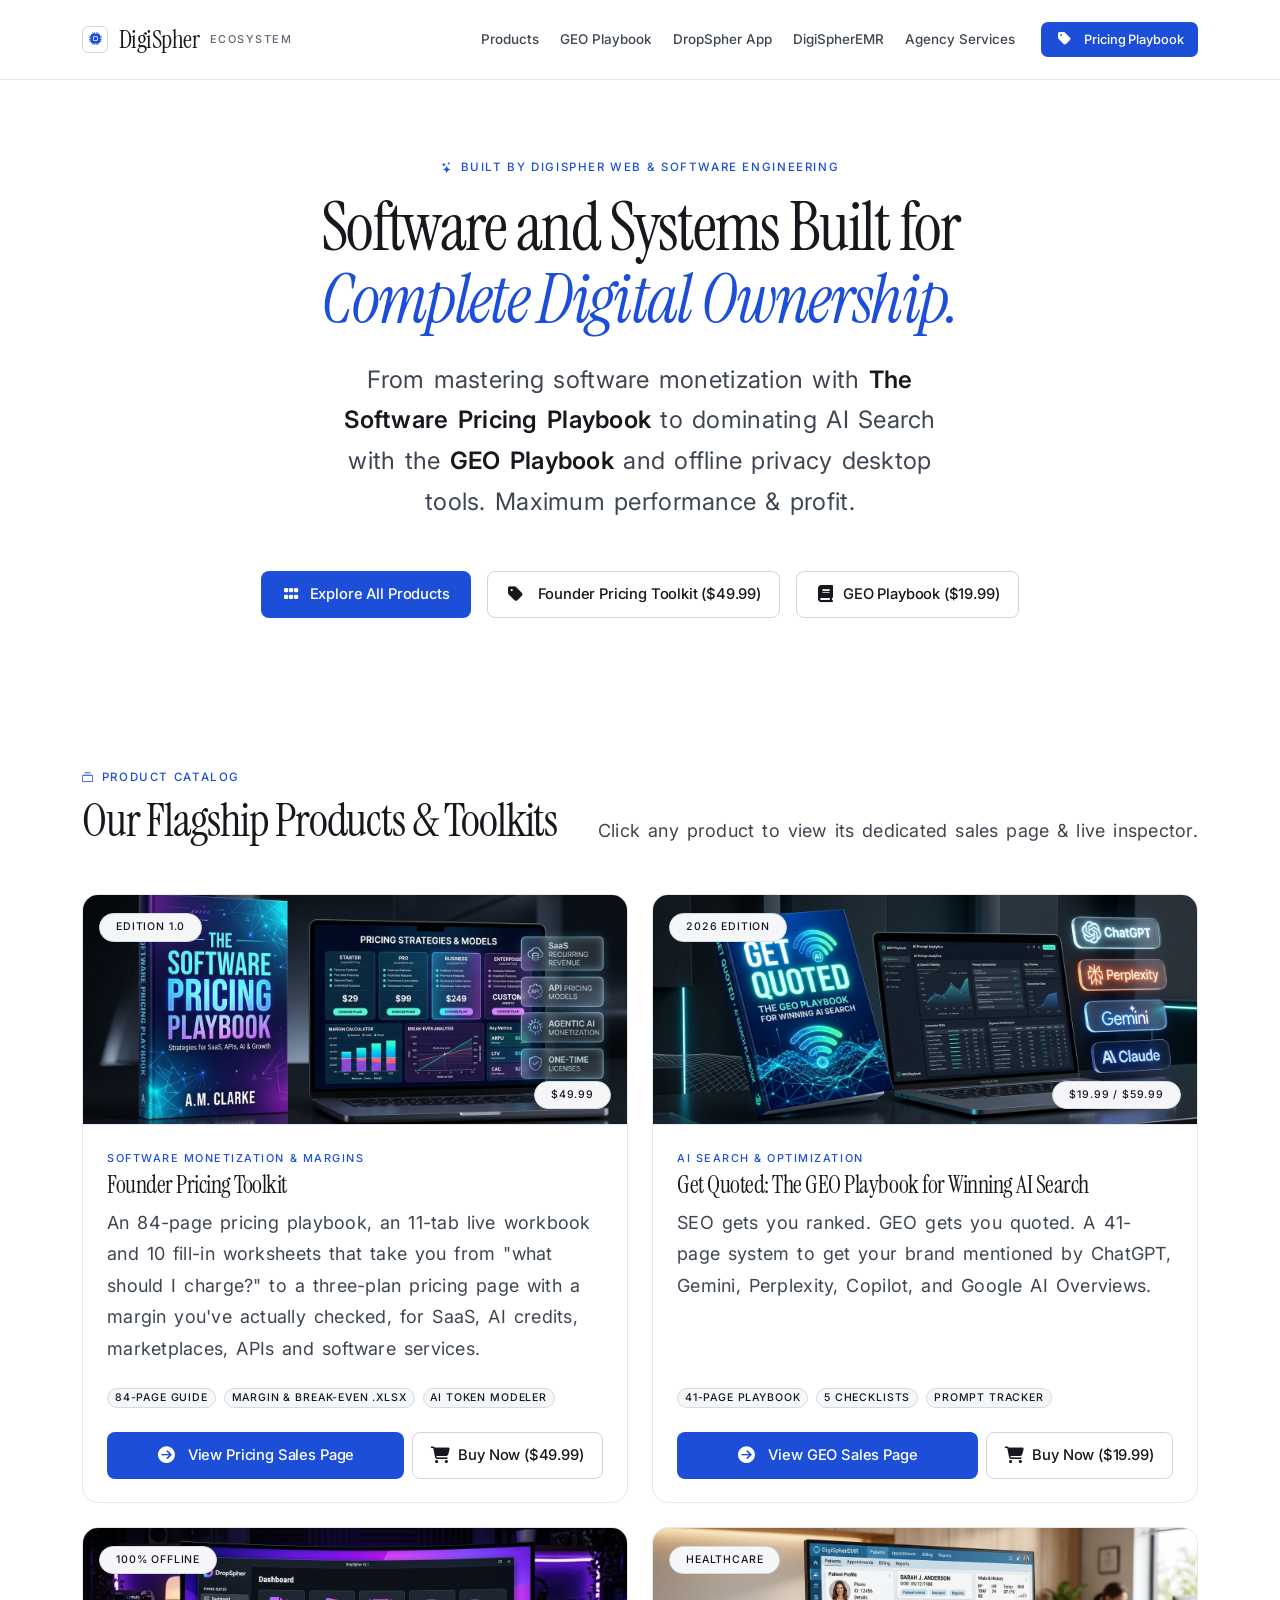
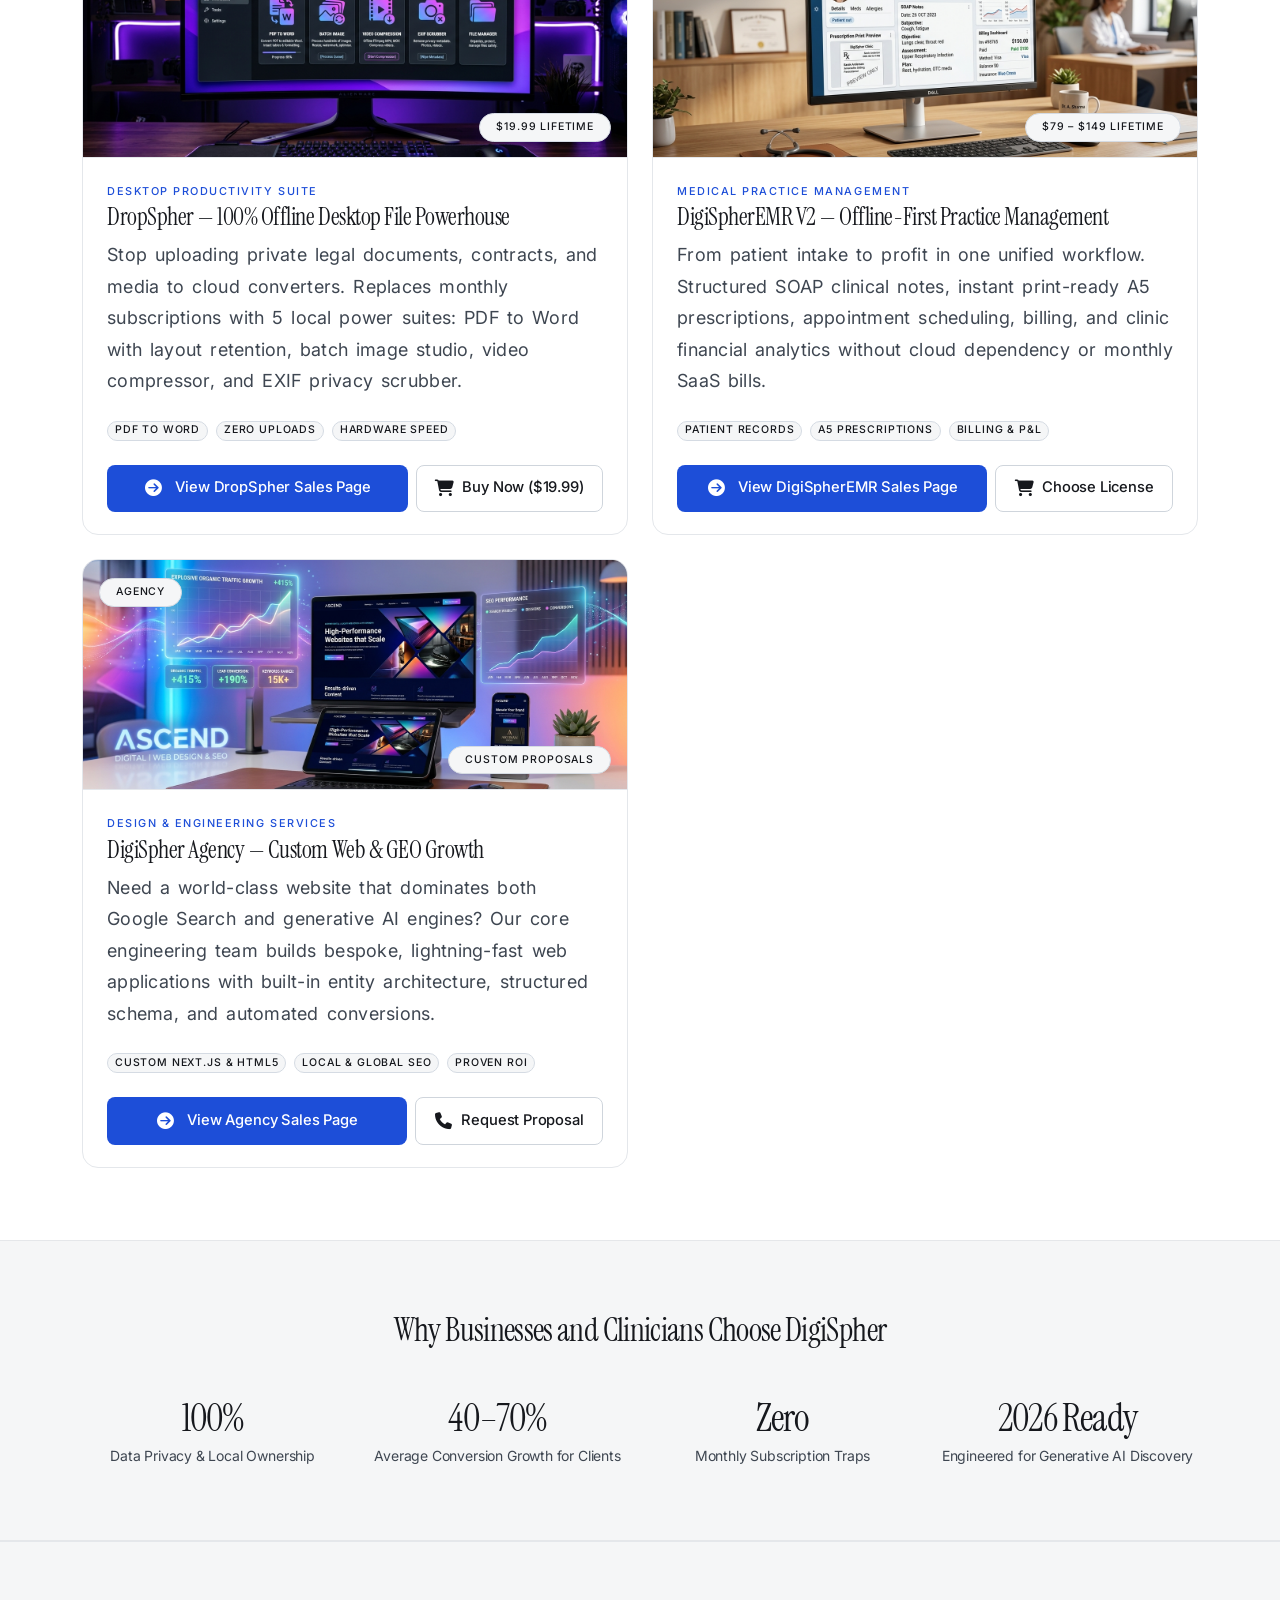
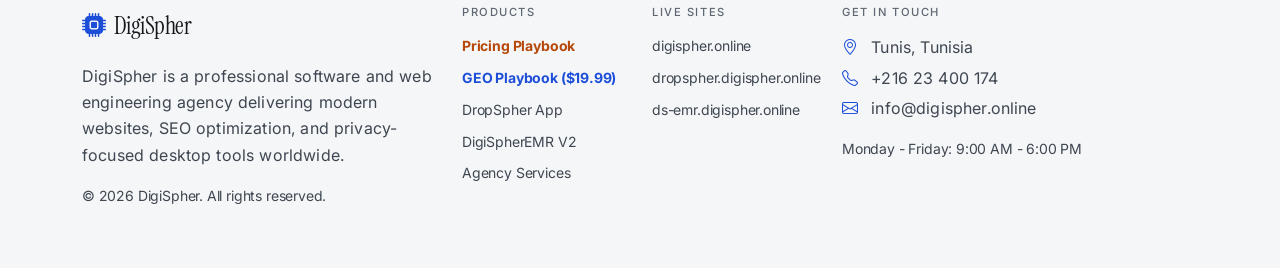
==== index.html @ a139b940 "first commit" ====
<!DOCTYPE html>
<html lang="en">
<head>
  <meta charset="UTF-8">
  <meta name="viewport" content="width=device-width, initial-scale=1.0">
  <title>DigiSpher Products | Modern Software, AI Search Toolkits & Web Engineering</title>
  <meta name="description" content="Discover the DigiSpher product ecosystem: The GEO Playbook for Winning AI Search, DropSpher 100% Offline File Powerhouse, and DigiSpherEMR Practice Management.">

  <!-- Open Graph -->
  <meta property="og:title" content="DigiSpher Products Suite">
  <meta property="og:description" content="Offline-first desktop software, AI search systems, and high-performance digital tools.">
  <meta property="og:image" content="assets/images/geo-playbook.jpg">
  <meta property="og:type" content="website">

  <!-- Google Fonts -->
  <link rel="preconnect" href="https://fonts.googleapis.com">
  <link rel="preconnect" href="https://fonts.gstatic.com" crossorigin>
  <link href="https://fonts.googleapis.com/css2?family=Instrument+Serif:ital@0;1&family=Inter:wght@400;500;600&display=swap" rel="stylesheet">

  <!-- Bootstrap 5.3.3 CSS -->
  <link href="https://cdn.jsdelivr.net/npm/bootstrap@5.3.3/dist/css/bootstrap.min.css" rel="stylesheet">
  <!-- Bootstrap Icons -->
  <link rel="stylesheet" href="https://cdn.jsdelivr.net/npm/bootstrap-icons@1.11.3/font/bootstrap-icons.min.css">
  <link rel="stylesheet" href="https://cdnjs.cloudflare.com/ajax/libs/font-awesome/6.7.2/css/all.min.css">
  <!-- Custom Styles -->
  <link rel="stylesheet" href="assets/css/styles.css">
</head>
<body>

  <!-- Navigation -->
  <nav class="navbar navbar-expand-xl navbar-custom sticky-top">
    <div class="container">
      <a class="navbar-brand" href="index.html">
        <i class="bi bi-cpu-fill text-info"></i>
        <span>DigiSpher</span>
        <span class="brand-badge">Ecosystem</span>
      </a>
      <button class="navbar-toggler text-white border-0" type="button" data-bs-toggle="collapse" data-bs-target="#mainNav">
        <i class="bi bi-list fs-2"></i>
      </button>
      <div class="collapse navbar-collapse" id="mainNav">
        <ul class="navbar-nav ms-auto align-items-lg-center">
          <li class="nav-item"><a class="nav-link" href="#products">Products</a></li>
          <li class="nav-item"><a class="nav-link" href="geo-playbook.html">GEO Playbook</a></li>
          <li class="nav-item"><a class="nav-link" href="dropspher.html">DropSpher App</a></li>
          <li class="nav-item"><a class="nav-link" href="ds-emr.html">DigiSpherEMR</a></li>
          <li class="nav-item"><a class="nav-link" href="agency-services.html">Agency Services</a></li>
          <li class="nav-item ms-lg-3">
            <a href="software-pricing.html#pricing" class="btn btn-sm btn-ds-primary">
              <i class="fa-solid fa-tag me-1"></i> Pricing Playbook
            </a>
          </li>
        </ul>
      </div>
    </div>
  </nav>

  <!-- Hero Section -->
  <header class="hero-section py-5 my-lg-4 text-center">
    <div class="container">
      <div class="max-w-900 mx-auto">
        <div class="d-inline-flex mb-3">
          <span class="badge-pill-soft">
            <i class="bi bi-stars"></i> Built by DigiSpher Web & Software Engineering
          </span>
        </div>
        <h1 class="hero-headline mb-4">
          Software and Systems Built for <br>
          <span class="gradient-text">Complete Digital Ownership.</span>
        </h1>
        <p class="lead text-light mb-5 fs-4" style="max-width: 800px; margin: 0 auto; font-weight: 500;">
          From mastering software monetization with <strong>The Software Pricing Playbook</strong> to dominating AI Search with the <strong>GEO Playbook</strong> and offline privacy desktop tools. Maximum performance & profit.
        </p>

        <!-- Quick Jump Buttons -->
        <div class="d-flex flex-wrap justify-content-center gap-3">
          <a href="#products" class="btn-ds-primary">
            <i class="fa-solid fa-grip"></i> Explore All Products
          </a>
          <a href="software-pricing.html" class="btn-ds-outline">
            <i class="fa-solid fa-tag me-1"></i> Founder Pricing Toolkit ($49.99)
          </a>
          <a href="geo-playbook.html" class="btn-ds-outline">
            <i class="fa-solid fa-book"></i> GEO Playbook ($19.99)
          </a>
        </div>
      </div>
    </div>
  </header>

  <!-- =========================================================================
       PRODUCTS GRID: Dedicated Cards for Each DigiSpher Product
       ========================================================================= -->
  <section class="py-5" id="products">
    <div class="container py-lg-4">
      <div class="d-flex flex-column flex-lg-row justify-content-between align-items-lg-end mb-5">
        <div>
          <span class="badge-pill-soft badge-emerald-soft mb-2">
            <i class="bi bi-collection"></i> Product Catalog
          </span>
          <h2 class="section-headline mb-0">Our Flagship Products & Toolkits</h2>
        </div>
        <p class="text-secondary small mb-0 mt-2 mt-lg-0">
          Click any product to view its dedicated sales page & live inspector.
        </p>
      </div>

      <div class="row g-4">

        <!-- PRODUCT 1: The Software Pricing Playbook -->
        <div class="col-lg-6">
          <div class="product-card h-100">
            <div class="position-relative">
              <img src="assets/images/pricing-playbook.jpg" alt="The Software Pricing Playbook" class="product-card-img">
              <div class="position-absolute top-0 start-0 m-3">
                <span class="badge px-3 py-2">Edition 1.0</span>
              </div>
              <div class="position-absolute bottom-0 end-0 m-3">
                <span class="badge bg-dark text-warning border border-warning border-opacity-25 px-3 py-2 rounded-pill fw-bold fs-6">
                  $49.99
                </span>
              </div>
            </div>
            <div class="product-card-body">
              <div class="text-info fw-bold small text-uppercase mb-1">Software Monetization & Margins</div>
              <h3 class="h4 text-white fw-bold mb-2">Founder Pricing Toolkit</h3>
              <p class="text-muted small mb-4 flex-grow-1">
                An 84-page pricing playbook, an 11-tab live workbook and 10 fill-in worksheets that take you from "what should I charge?" to a three-plan pricing page with a margin you've actually checked, for SaaS, AI credits, marketplaces, APIs and software services.
              </p>
              
              <div class="d-flex flex-wrap gap-2 mb-4">
                <span class="badge bg-dark text-secondary border border-secondary border-opacity-25">84-Page Guide</span>
                <span class="badge bg-dark text-secondary border border-secondary border-opacity-25">Margin & Break-Even .xlsx</span>
                <span class="badge bg-dark text-secondary border border-secondary border-opacity-25">AI Token Modeler</span>
              </div>

              <div class="d-flex flex-column flex-sm-row gap-2 mt-auto">
                <a href="software-pricing.html" class="btn btn-ds-primary flex-grow-1 text-center">
                  <i class="fa-solid fa-circle-arrow-right me-1"></i> View Pricing Sales Page
                </a>
                <a href="https://digispher.lemonsqueezy.com/checkout/buy/07f94779-2062-4583-86ac-64832c6af1d7" target="_blank" rel="noopener noreferrer" class="btn btn-ds-outline text-center">
                  <i class="fa-solid fa-cart-shopping"></i> Buy Now ($49.99)
                </a>
              </div>
            </div>
          </div>
        </div>
        
        <!-- PRODUCT 2: GEO Playbook -->
        <div class="col-lg-6">
          <div class="product-card h-100">
            <div class="position-relative">
              <img src="assets/images/geo-playbook.jpg" alt="Get Quoted GEO Playbook" class="product-card-img">
              <div class="position-absolute top-0 start-0 m-3">
                <span class="badge px-3 py-2">2026 edition</span>
              </div>
              <div class="position-absolute bottom-0 end-0 m-3">
                <span class="badge bg-dark text-info border border-info border-opacity-25 px-3 py-2 rounded-pill fw-bold fs-6">
                  $19.99 / $59.99
                </span>
              </div>
            </div>
            <div class="product-card-body">
              <div class="text-info fw-bold small text-uppercase mb-1">AI Search & Optimization</div>
              <h3 class="h4 text-white fw-bold mb-2">Get Quoted: The GEO Playbook for Winning AI Search</h3>
              <p class="text-muted small mb-4 flex-grow-1">
                SEO gets you ranked. GEO gets you quoted. A 41-page system to get your brand mentioned by ChatGPT, Gemini, Perplexity, Copilot, and Google AI Overviews.
              </p>
              
              <div class="d-flex flex-wrap gap-2 mb-4">
                <span class="badge bg-dark text-secondary border border-secondary border-opacity-25">41-Page Playbook</span>
                <span class="badge bg-dark text-secondary border border-secondary border-opacity-25">5 Checklists</span>
                <span class="badge bg-dark text-secondary border border-secondary border-opacity-25">Prompt Tracker</span>
              </div>

              <div class="d-flex flex-column flex-sm-row gap-2 mt-auto">
                <a href="geo-playbook.html" class="btn btn-ds-primary flex-grow-1 text-center">
                  <i class="fa-solid fa-circle-arrow-right me-1"></i> View GEO Sales Page
                </a>
                <a href="https://digispher.lemonsqueezy.com/checkout/buy/1b6c73ac-877a-4394-8571-4343fe139867?desc=0&amp;discount=0" target="_blank" rel="noopener noreferrer" class="btn btn-ds-outline text-center">
                  <i class="fa-solid fa-cart-shopping"></i> Buy Now ($19.99)
                </a>
              </div>
            </div>
          </div>
        </div>

        <!-- PRODUCT 3: DropSpher Desktop Powerhouse -->
        <div class="col-lg-6">
          <div class="product-card h-100">
            <div class="position-relative">
              <img src="assets/images/dropspher.jpg" alt="DropSpher Desktop App" class="product-card-img">
              <div class="position-absolute top-0 start-0 m-3">
                <span class="badge px-3 py-2">100% offline</span>
              </div>
              <div class="position-absolute bottom-0 end-0 m-3">
                <span class="badge bg-dark text-warning border border-warning border-opacity-25 px-3 py-2 rounded-pill fw-bold fs-6">
                  $19.99 Lifetime
                </span>
              </div>
            </div>
            <div class="product-card-body">
              <div class="text-info fw-bold small text-uppercase mb-1">Desktop Productivity Suite</div>
              <h3 class="h4 text-white fw-bold mb-2">DropSpher — 100% Offline Desktop File Powerhouse</h3>
              <p class="text-muted small mb-4 flex-grow-1">
                Stop uploading private legal documents, contracts, and media to cloud converters. Replaces monthly subscriptions with 5 local power suites: PDF to Word with layout retention, batch image studio, video compressor, and EXIF privacy scrubber.
              </p>

              <div class="d-flex flex-wrap gap-2 mb-4">
                <span class="badge bg-dark text-secondary border border-secondary border-opacity-25">PDF to Word</span>
                <span class="badge bg-dark text-secondary border border-secondary border-opacity-25">Zero Uploads</span>
                <span class="badge bg-dark text-secondary border border-secondary border-opacity-25">Hardware Speed</span>
              </div>

              <div class="d-flex flex-column flex-sm-row gap-2 mt-auto">
                <a href="dropspher.html" class="btn btn-ds-primary flex-grow-1 text-center">
                  <i class="fa-solid fa-circle-arrow-right me-1"></i> View DropSpher Sales Page
                </a>
                <a href="https://digispher.gumroad.com/l/dropspher" target="_blank" rel="noopener noreferrer" class="btn btn-ds-outline text-center">
                  <i class="fa-solid fa-cart-shopping"></i> Buy Now ($19.99)
                </a>
              </div>
            </div>
          </div>
        </div>

        <!-- PRODUCT 3: DigiSpherEMR V2 -->
        <div class="col-lg-6">
          <div class="product-card h-100">
            <div class="position-relative">
              <img src="assets/images/ds-emr.jpg" alt="DigiSpherEMR V2" class="product-card-img">
              <div class="position-absolute top-0 start-0 m-3">
                <span class="badge px-3 py-2">Healthcare</span>
              </div>
              <div class="position-absolute bottom-0 end-0 m-3">
                <span class="badge bg-dark text-success border border-success border-opacity-25 px-3 py-2 rounded-pill fw-bold fs-6">
                  $79 – $149 Lifetime
                </span>
              </div>
            </div>
            <div class="product-card-body">
              <div class="text-info fw-bold small text-uppercase mb-1">Medical Practice Management</div>
              <h3 class="h4 text-white fw-bold mb-2">DigiSpherEMR V2 — Offline-First Practice Management</h3>
              <p class="text-muted small mb-4 flex-grow-1">
                From patient intake to profit in one unified workflow. Structured SOAP clinical notes, instant print-ready A5 prescriptions, appointment scheduling, billing, and clinic financial analytics without cloud dependency or monthly SaaS bills.
              </p>

              <div class="d-flex flex-wrap gap-2 mb-4">
                <span class="badge bg-dark text-secondary border border-secondary border-opacity-25">Patient Records</span>
                <span class="badge bg-dark text-secondary border border-secondary border-opacity-25">A5 Prescriptions</span>
                <span class="badge bg-dark text-secondary border border-secondary border-opacity-25">Billing & P&L</span>
              </div>

              <div class="d-flex flex-column flex-sm-row gap-2 mt-auto">
                <a href="ds-emr.html" class="btn btn-ds-primary flex-grow-1 text-center">
                  <i class="fa-solid fa-circle-arrow-right me-1"></i> View DigiSpherEMR Sales Page
                </a>
                <a href="https://digispher.lemonsqueezy.com/checkout/buy/ea88e483-a889-4620-937e-963874151f57" target="_blank" rel="noopener noreferrer" class="btn btn-ds-outline text-center">
                  <i class="fa-solid fa-cart-shopping"></i> Choose License
                </a>
              </div>
            </div>
          </div>
        </div>

        <!-- PRODUCT 4: DigiSpher Web & GEO Agency Services -->
        <div class="col-lg-6">
          <div class="product-card h-100">
            <div class="position-relative">
              <img src="assets/images/agency.jpg" alt="DigiSpher Web & SEO Agency" class="product-card-img">
              <div class="position-absolute top-0 start-0 m-3">
                <span class="badge px-3 py-2">Agency</span>
              </div>
              <div class="position-absolute bottom-0 end-0 m-3">
                <span class="badge bg-dark text-white border border-light border-opacity-25 px-3 py-2 rounded-pill fw-bold fs-6">
                  Custom Proposals
                </span>
              </div>
            </div>
            <div class="product-card-body">
              <div class="text-info fw-bold small text-uppercase mb-1">Design & Engineering Services</div>
              <h3 class="h4 text-white fw-bold mb-2">DigiSpher Agency — Custom Web & GEO Growth</h3>
              <p class="text-muted small mb-4 flex-grow-1">
                Need a world-class website that dominates both Google Search and generative AI engines? Our core engineering team builds bespoke, lightning-fast web applications with built-in entity architecture, structured schema, and automated conversions.
              </p>

              <div class="d-flex flex-wrap gap-2 mb-4">
                <span class="badge bg-dark text-secondary border border-secondary border-opacity-25">Custom Next.js & HTML5</span>
                <span class="badge bg-dark text-secondary border border-secondary border-opacity-25">Local & Global SEO</span>
                <span class="badge bg-dark text-secondary border border-secondary border-opacity-25">Proven ROI</span>
              </div>

              <div class="d-flex flex-column flex-sm-row gap-2 mt-auto">
                <a href="agency-services.html" class="btn btn-ds-primary flex-grow-1 text-center">
                  <i class="fa-solid fa-circle-arrow-right me-1"></i> View Agency Sales Page
                </a>
                <a href="agency-services.html#contact" class="btn btn-ds-outline text-center">
                  <i class="fa-solid fa-phone"></i> Request Proposal
                </a>
              </div>
            </div>
          </div>
        </div>

      </div>
    </div>
  </section>

  <!-- DigiSpher Trust & Metrics -->
  <section class="py-5 bg-black bg-opacity-40 border-top border-bottom border-secondary border-opacity-10">
    <div class="container py-lg-4 text-center">
      <h3 class="h2 text-white fw-bold mb-4">Why Businesses and Clinicians Choose DigiSpher</h3>
      <div class="row g-4 mt-2">
        <div class="col-md-3 col-6">
          <div class="h1 text-info fw-bold mb-1">100%</div>
          <div class="text-secondary small">Data Privacy & Local Ownership</div>
        </div>
        <div class="col-md-3 col-6">
          <div class="h1 text-success fw-bold mb-1">40–70%</div>
          <div class="text-secondary small">Average Conversion Growth for Clients</div>
        </div>
        <div class="col-md-3 col-6">
          <div class="h1 text-warning fw-bold mb-1">Zero</div>
          <div class="text-secondary small">Monthly Subscription Traps</div>
        </div>
        <div class="col-md-3 col-6">
          <div class="h1 text-primary fw-bold mb-1">2026 Ready</div>
          <div class="text-secondary small">Engineered for Generative AI Discovery</div>
        </div>
      </div>
    </div>
  </section>

  <!-- Footer -->
  <footer class="footer-ds">
    <div class="container">
      <div class="row g-4 mb-4">
        <div class="col-lg-4 col-md-6">
          <div class="d-flex align-items-center gap-2 mb-3">
            <i class="bi bi-cpu-fill text-info fs-4"></i>
            <span class="h4 text-white mb-0 fw-bold">DigiSpher</span>
          </div>
          <p class="small text-secondary mb-3">
            DigiSpher is a professional software and web engineering agency delivering modern websites, SEO optimization, and privacy-focused desktop tools worldwide.
          </p>
          <div class="text-secondary small">
            © 2026 DigiSpher. All rights reserved.
          </div>
        </div>

        <div class="col-lg-2 col-6">
          <h5 class="text-white small fw-bold text-uppercase mb-3">Products</h5>
          <ul class="list-unstyled small d-flex flex-column gap-2 mb-0">
            <li><a href="software-pricing.html" class="text-warning fw-bold">Pricing Playbook</a></li>
            <li><a href="geo-playbook.html" class="text-info fw-bold">GEO Playbook ($19.99)</a></li>
            <li><a href="dropspher.html">DropSpher App</a></li>
            <li><a href="ds-emr.html">DigiSpherEMR V2</a></li>
            <li><a href="agency-services.html">Agency Services</a></li>
          </ul>
        </div>

        <div class="col-lg-2 col-6">
          <h5 class="text-white small fw-bold text-uppercase mb-3">Live Sites</h5>
          <ul class="list-unstyled small d-flex flex-column gap-2 mb-0">
            <li><a href="https://digispher.online" target="_blank">digispher.online</a></li>
            <li><a href="https://dropspher.digispher.online" target="_blank">dropspher.digispher.online</a></li>
            <li><a href="https://ds-emr.digispher.online" target="_blank">ds-emr.digispher.online</a></li>
          </ul>
        </div>

        <div class="col-lg-4 col-md-6">
          <h5 class="text-white small fw-bold text-uppercase mb-3">Get in Touch</h5>
          <p class="small text-secondary mb-1">
            <i class="bi bi-geo-alt text-info me-2"></i> Tunis, Tunisia
          </p>
          <p class="small text-secondary mb-1">
            <i class="bi bi-telephone text-info me-2"></i> +216 23 400 174
          </p>
          <p class="small text-secondary mb-3">
            <i class="bi bi-envelope text-info me-2"></i> info@digispher.online
          </p>
          <div class="text-muted small">
            Monday - Friday: 9:00 AM - 6:00 PM
          </div>
        </div>
      </div>
    </div>
  </footer>

  <!-- Bootstrap 5 JS Bundle -->
  <script src="https://cdn.jsdelivr.net/npm/bootstrap@5.3.3/dist/js/bootstrap.bundle.min.js"></script>
</body>
</html>
---- assets/css/styles.css ----
/* ==========================================================================
   DigiSpher
   Plain white page, dark text, one blue for actions only.
   ========================================================================== */

:root {
  --ds-bg: #ffffff;
  --ds-bg-raised: #f5f6f7;
  --ds-bg-surface: #f5f6f7;
  --ds-bg-card: #ffffff;
  --ds-bg-card-hover: #f5f6f7;
  --ds-border: #e4e7eb;
  --ds-border-strong: #cfd5dc;

  --ds-text: #16181d;
  --ds-text-muted: #3e4651;
  --ds-text-dim: #5e6772;

  --ds-primary: #1d4ed8;
  --ds-primary-ink: #ffffff;
  --ds-accent: #1d4ed8;
  --ds-accent-cyan: #1d4ed8;
  --ds-accent-emerald: #1d4ed8;
  --ds-accent-purple: #1d4ed8;
  --ds-accent-amber: #1d4ed8;
  --ds-rose: #b42318;

  --ds-primary-glow: transparent;
  --ds-border-glow: var(--ds-border-strong);
  --ds-gradient-primary: none;
  --ds-gradient-dark: none;
  --ds-gradient-card: none;
  --ds-gradient-glow: none;

  --font-display: "Instrument Serif", "Iowan Old Style", Georgia, serif;
  --font-body: "Inter", -apple-system, BlinkMacSystemFont, "Segoe UI", sans-serif;

  --radius-sm: 8px;
  --radius: 12px;
  --radius-lg: 16px;
  --shadow-card: none;

  --bs-primary: #1d4ed8;
  --bs-primary-rgb: 29, 78, 216;
  --bs-info: #1d4ed8;
  --bs-info-rgb: 29, 78, 216;
  --bs-success: #067647;
  --bs-success-rgb: 6, 118, 71;
  --bs-warning: #b54708;
  --bs-warning-rgb: 181, 71, 8;
  --bs-danger: #b42318;
  --bs-danger-rgb: 180, 35, 24;
  --bs-secondary: #5e6772;
  --bs-secondary-rgb: 94, 103, 114;
  --bs-dark: #f5f6f7;
  --bs-dark-rgb: 245, 246, 247;
  --bs-body-bg: #ffffff;
  --bs-body-color: #16181d;
  --bs-secondary-color: #3e4651;
  --bs-tertiary-color: #5e6772;
  --bs-emphasis-color: #16181d;
  --bs-heading-color: #16181d;
  --bs-border-color: #e4e7eb;
  --bs-link-color: #1d4ed8;
  --bs-link-hover-color: #1e3a8a;
}

* { box-sizing: border-box; }

html { scroll-behavior: smooth; }

body {
  background: #ffffff;
  color: var(--ds-text);
  color-scheme: light;
  font-family: var(--font-body);
  font-size: 1rem;
  font-weight: 400;
  line-height: 1.7;
  letter-spacing: -0.011em;
  overflow-x: hidden;
  -webkit-font-smoothing: antialiased;
  text-rendering: optimizeLegibility;
}

::selection {
  background: #1d4ed8;
  color: #ffffff;
}

/* Quiet the rainbow utilities already in the markup */
.text-info,
.text-primary,
.text-purple {
  color: var(--ds-primary) !important;
}

.text-success { color: #067647 !important; }
.text-warning { color: #b54708 !important; }
.text-danger { color: #b42318 !important; }
.text-secondary,
.text-muted { color: var(--ds-text-muted) !important; }
.text-light,
.text-white { color: var(--ds-text) !important; }

.bg-white .text-danger { color: #8d3f3a !important; }
.bg-white .text-primary { color: #3c3832 !important; }
.bg-white .text-muted,
.bg-white .text-secondary { color: #6d675f !important; }
.bg-white .text-dark { color: #1c1a17 !important; }

a { color: inherit; }
a:hover { color: var(--ds-text); }

h1, h2, h3, h4, h5, h6,
.display-1, .display-2, .display-3, .display-4,
.h1, .h2, .h3, .h4, .h5 {
  font-family: var(--font-display);
  font-weight: 400 !important;
  letter-spacing: -0.02em;
  color: var(--ds-text);
  line-height: 1.12;
}

.hero-headline {
  font-size: clamp(2.15rem, 5.2vw, 4.6rem);
  font-weight: 400 !important;
  letter-spacing: -0.025em;
  line-height: 1.08;
  text-wrap: balance;
  overflow-wrap: break-word;
}

.section-headline {
  font-size: clamp(1.85rem, 3.6vw, 3.15rem);
  font-weight: 400 !important;
  letter-spacing: -0.025em;
  line-height: 1.14;
  text-wrap: balance;
  overflow-wrap: break-word;
}

section[id],
[id] {
  scroll-margin-top: 5.25rem;
}

.gradient-text,
.gradient-emerald,
.gradient-purple {
  background: none !important;
  -webkit-text-fill-color: var(--ds-primary) !important;
  color: var(--ds-primary) !important;
  font-style: italic;
  font-weight: 400 !important;
}

p {
  font-size: 1.1875rem;
  line-height: 1.8;
  word-spacing: 0.16em;
  letter-spacing: 0.02em;
}

p.small {
  font-size: 1.125rem;
  line-height: 1.75;
  word-spacing: 0.14em;
  letter-spacing: 0.015em;
}

p.fs-5 {
  font-size: 1.375rem;
  line-height: 1.7;
  word-spacing: 0.14em;
  letter-spacing: 0.012em;
}

.lead {
  font-size: 1.4rem;
  line-height: 1.7;
  word-spacing: 0.14em;
  letter-spacing: 0.012em;
}

.footer-ds p {
  font-size: 1rem;
  line-height: 1.65;
  word-spacing: 0.06em;
  letter-spacing: 0.01em;
}

.hero-section .lead {
  max-width: 40rem !important;
  margin-left: auto;
  margin-right: auto;
  font-size: 1.5rem !important;
  font-weight: 400 !important;
  line-height: 1.7;
  word-spacing: 0.12em;
  letter-spacing: 0.012em;
  color: var(--ds-text-muted) !important;
}

.hero-section:not(.text-center) .lead {
  margin-left: 0;
}

.hero-section .lead strong {
  color: var(--ds-text);
  font-weight: 600;
}

.max-w-700 { max-width: 720px; }
.max-w-900 { max-width: 920px; }

/* Navigation */
.navbar-custom {
  background: rgba(255, 255, 255, 0.96);
  backdrop-filter: blur(16px);
  -webkit-backdrop-filter: blur(16px);
  border-bottom: 1px solid var(--ds-border);
  padding: 0.85rem 0;
  z-index: 1030;
}

.navbar-brand {
  font-family: var(--font-display);
  font-weight: 400 !important;
  font-size: 1.55rem;
  letter-spacing: -0.02em;
  color: var(--ds-text) !important;
  display: flex;
  align-items: center;
  gap: 0.65rem;
}

.navbar-brand .bi {
  display: inline-flex;
  align-items: center;
  justify-content: center;
  width: 1.65rem;
  height: 1.65rem;
  border: 1px solid var(--ds-border-strong);
  border-radius: 6px;
  font-size: 0.8rem;
  color: var(--ds-accent) !important;
}

.navbar-brand .brand-badge,
.brand-badge {
  background: transparent !important;
  color: var(--ds-text-dim) !important;
  border: 0 !important;
  box-shadow: none !important;
  font-family: var(--font-body);
  font-size: 0.68rem;
  font-weight: 500 !important;
  letter-spacing: 0.14em;
  text-transform: uppercase;
  padding: 0 !important;
  border-radius: 0 !important;
}

.nav-link,
.nav-link.text-warning,
.nav-link.text-white,
.nav-link.fw-bold {
  color: var(--ds-text-muted) !important;
  font-family: var(--font-body);
  font-weight: 500 !important;
  font-size: 0.84rem;
  letter-spacing: 0;
  padding: 0.45rem 0.65rem !important;
  white-space: nowrap;
}

.nav-link:hover,
.nav-link.active {
  color: var(--ds-text) !important;
}

.navbar-toggler {
  color: var(--ds-text);
  border: 1px solid var(--ds-border-strong) !important;
  border-radius: 8px;
  padding: 0.2rem 0.45rem;
}
.navbar-toggler .bi { color: var(--ds-text) !important; font-size: 1.45rem !important; }
.navbar-toggler:focus { box-shadow: none; }

.announce-bar {
  background: var(--ds-bg-raised);
  color: var(--ds-text-muted);
  border-bottom: 1px solid var(--ds-border);
  text-align: center;
  padding: 0.6rem 1rem;
  font-size: 0.8rem;
  font-weight: 500;
  letter-spacing: 0;
}

/* Eyebrows */
.badge-pill-soft,
.badge-pill-soft.badge-emerald-soft,
.badge-pill-soft.badge-purple-soft,
.badge-pill-soft.text-danger {
  background: transparent !important;
  color: var(--ds-accent) !important;
  border: 0 !important;
  border-radius: 0 !important;
  padding: 0 !important;
  font-family: var(--font-body);
  font-size: 0.72rem;
  font-weight: 500 !important;
  letter-spacing: 0.14em;
  text-transform: uppercase;
  display: inline-flex;
  align-items: center;
  justify-content: center;
  gap: 0.45rem;
  max-width: 100%;
  white-space: normal;
  text-wrap: balance;
  line-height: 1.45;
  text-align: center;
}

.d-inline-flex:has(> .badge-pill-soft) {
  max-width: 100%;
}

.badge-pill-soft .bi { font-size: 0.7rem; }

.badge,
.badge.bg-dark {
  font-family: var(--font-body);
  font-weight: 500 !important;
  letter-spacing: 0.08em;
  text-transform: uppercase;
  font-size: 0.66rem !important;
  border-radius: 999px !important;
  background: #f5f6f7 !important;
  color: #16181d !important;
  border: 1px solid #d5dbe3 !important;
}

.badge.bg-danger,
.bg-dark .badge.bg-danger {
  background: #fef3f2 !important;
  color: #b42318 !important;
  border-color: #fecdca !important;
}

mark,
mark.bg-success {
  background: #eef3ff !important;
  color: var(--ds-text) !important;
  padding: 0.05em 0.25em;
  border-radius: 4px;
}

/* Icon wells that were colored Bootstrap blocks */
.bg-info.bg-opacity-10,
.bg-success.bg-opacity-10,
.bg-warning.bg-opacity-10,
.bg-primary.bg-opacity-10,
.bg-danger.bg-opacity-10,
.bg-purple-soft {
  background-color: #f5f6f7 !important;
  color: var(--ds-text) !important;
}

.bg-warning:not(.badge):not(.bg-opacity-10):not(.bg-opacity-20):not(.bg-opacity-25) {
  background-color: var(--ds-bg-card) !important;
  color: var(--ds-text) !important;
  border: 1px solid var(--ds-border);
}

/* Buttons */
.btn-ds-primary,
a.btn-ds-primary,
.btn-ds-gumroad,
a.btn-ds-gumroad {
  white-space: normal;
  text-align: center;
  line-height: 1.35;
  background: var(--ds-primary) !important;
  background-image: none !important;
  color: var(--ds-primary-ink) !important;
  font-family: var(--font-body);
  font-weight: 500;
  font-size: 0.92rem;
  letter-spacing: -0.01em;
  padding: 0.8rem 1.25rem;
  border-radius: var(--radius-sm);
  border: 1px solid transparent !important;
  box-shadow: none !important;
  text-decoration: none;
  display: inline-flex;
  align-items: center;
  justify-content: center;
  gap: 0.5rem;
  transition: background 0.15s ease, transform 0.15s ease;
}

.btn-ds-gumroad,
a.btn-ds-gumroad { width: 100%; }

.btn-ds-primary:hover,
.btn-ds-gumroad:hover {
  background: #1e3a8a !important;
  color: #ffffff !important;
  transform: none;
  box-shadow: none !important;
}

.btn-ds-primary:active,
.btn-ds-gumroad:active {
  transform: none;
  box-shadow: none !important;
}

.btn-sm.btn-ds-primary,
.btn-sm.btn-ds-outline {
  padding: 0.48rem 0.85rem;
  font-size: 0.8rem;
  border-radius: 7px;
}

.btn-ds-outline,
a.btn-ds-outline,
.btn-outline-warning {
  white-space: normal;
  text-align: center;
  line-height: 1.35;
  background: transparent !important;
  color: var(--ds-text) !important;
  font-family: var(--font-body);
  font-weight: 500 !important;
  font-size: 0.92rem;
  padding: 0.78rem 1.15rem;
  border-radius: var(--radius-sm);
  border: 1px solid var(--ds-border-strong) !important;
  box-shadow: none !important;
  text-decoration: none;
  display: inline-flex;
  align-items: center;
  justify-content: center;
  gap: 0.5rem;
  transition: border-color 0.15s ease, background 0.15s ease;
}

.btn-ds-outline:hover,
.btn-outline-warning:hover {
  background: #f5f6f7 !important;
  color: var(--ds-text) !important;
  border-color: #1d4ed8 !important;
  transform: none;
}

.btn-ds-primary > .fa-solid,
.btn-ds-outline > .fa-solid,
.btn-ds-gumroad > .fa-solid,
.btn > .fa-solid,
.btn-outline-light > .fa-solid {
  font-size: 1.15em;
  line-height: 1;
  width: 1.15em;
  text-align: center;
}

.btn:focus-visible,
a:focus-visible,
.nav-link:focus-visible,
input:focus-visible,
textarea:focus-visible {
  outline: 2px solid var(--ds-accent);
  outline-offset: 2px;
}

/* Cards */
.ds-card,
.ds-card-feature,
.ds-card-problem,
.ds-card-solution {
  background: var(--ds-bg-card);
  border: 1px solid var(--ds-border);
  border-radius: var(--radius);
  padding: 1.75rem;
  box-shadow: var(--shadow-card);
  transition: border-color 0.15s ease;
}

.ds-card:hover { border-color: var(--ds-border-strong); transform: none; box-shadow: var(--shadow-card); }

.ds-card-problem { border-top: 2px solid #b42318; }
.ds-card-solution { border-top: 2px solid #1d4ed8; }
.ds-card-feature { border-left: 2px solid var(--ds-accent); }

.product-card {
  background: var(--ds-bg-card) !important;
  border: 1px solid var(--ds-border) !important;
  border-radius: var(--radius-lg);
  overflow: hidden;
  display: flex;
  flex-direction: column;
  height: 100%;
  transition: border-color 0.15s ease;
}

.product-card:hover {
  border-color: var(--ds-border-strong) !important;
  transform: none;
  box-shadow: none;
}

.product-card-img {
  width: 100%;
  height: 230px;
  object-fit: cover;
  border-bottom: 1px solid var(--ds-border);
  background: #f5f6f7;
}

.product-card-body {
  padding: 1.5rem 1.5rem 1.4rem;
  display: flex;
  flex-direction: column;
  flex-grow: 1;
}

.product-card-body .text-uppercase {
  letter-spacing: 0.14em;
  font-size: 0.68rem !important;
  font-weight: 500 !important;
}

.hero-visual-frame {
  position: relative;
  border-radius: var(--radius-lg);
  overflow: hidden;
  border: 1px solid var(--ds-border);
  background: #f5f6f7;
  box-shadow: none;
}

.hero-visual-frame img {
  width: 100%;
  height: auto;
  display: block;
}

.hero-visual-frame::after { content: none; }
.hero-visual-frame:hover img { transform: none; }

/* Pricing */
.pricing-card {
  background: var(--ds-bg-card);
  border: 1px solid var(--ds-border);
  border-radius: var(--radius-lg);
  padding: 2rem 1.75rem;
  position: relative;
  display: flex;
  flex-direction: column;
  height: 100%;
  transition: border-color 0.15s ease;
}

.pricing-card.featured {
  background: #ffffff;
  border: 1px solid #1d4ed8;
  box-shadow: none;
  transform: none;
}

.pricing-card.featured:hover {
  box-shadow: none;
  transform: none;
  border-color: #1e3a8a;
}

.pricing-badge-popular {
  position: absolute;
  top: -11px;
  left: 1.5rem;
  transform: none;
  background: var(--ds-primary);
  color: var(--ds-primary-ink);
  font-family: var(--font-body);
  font-weight: 600;
  font-size: 0.66rem;
  letter-spacing: 0.12em;
  text-transform: uppercase;
  padding: 0.28rem 0.7rem;
  border-radius: 999px;
  box-shadow: none;
}

.price-val {
  font-family: var(--font-display);
  font-size: 3.25rem;
  font-weight: 400;
  letter-spacing: -0.03em;
  color: var(--ds-text);
  line-height: 1;
}

.price-currency {
  font-family: var(--font-display);
  font-size: 1.5rem;
  vertical-align: super;
  font-weight: 400;
  color: var(--ds-accent);
}

.price-period {
  color: var(--ds-text-dim);
  font-size: 0.85rem;
  font-weight: 500;
}

.feature-list {
  list-style: none;
  padding: 0;
  margin: 1.25rem 0;
}

.feature-list li {
  position: relative;
  display: block;
  padding-left: 1.6rem;
  margin-bottom: 0.75rem;
  font-size: 1.075rem;
  color: var(--ds-text-muted);
  line-height: 1.65;
  word-spacing: 0.12em;
  letter-spacing: 0.012em;
}

.feature-list li i,
.feature-list.emerald li i {
  position: absolute;
  left: 0;
  top: 0.2rem;
  color: var(--ds-accent);
  font-size: 1rem;
}

.feature-list li strong { color: var(--ds-text); font-weight: 600; }

/* Checks, tables, callouts */
.interactive-check-item {
  background: transparent;
  border: 1px solid var(--ds-border);
  border-radius: var(--radius-sm);
  padding: 0.9rem 1rem;
  margin-bottom: 0.55rem;
  display: flex;
  align-items: flex-start;
  gap: 0.85rem;
  cursor: pointer;
}

.interactive-check-item:hover {
  background: #f5f6f7;
  border-color: var(--ds-border-strong);
}

.interactive-check-item input[type="checkbox"] {
  width: 1.05rem;
  height: 1.05rem;
  margin-top: 0.25rem;
  accent-color: var(--ds-accent);
  cursor: pointer;
}

.interactive-check-item.completed {
  border-color: #d5dbe3;
  background: #f5f6f7;
}

.interactive-check-item.completed .check-label {
  text-decoration: line-through;
  color: var(--ds-text-dim);
}

.table-responsive {
  border-radius: var(--radius);
  max-width: 100%;
  overflow-x: auto;
  -webkit-overflow-scrolling: touch;
}

.table-ds {
  width: 100%;
  border-collapse: separate;
  border-spacing: 0;
  background: var(--ds-bg-card);
  border: 1px solid var(--ds-border);
  border-radius: var(--radius);
}

.table-ds .badge {
  white-space: normal;
  display: inline-block;
  max-width: 100%;
  text-align: left;
  line-height: 1.35;
  letter-spacing: 0.04em;
}

.table-ds th,
.table-ds td {
  overflow-wrap: break-word;
}

.table-ds th {
  background: #f5f6f7;
  color: var(--ds-text-dim);
  font-family: var(--font-body);
  font-weight: 500;
  padding: 0.85rem 1.1rem;
  border-bottom: 1px solid var(--ds-border);
  font-size: 0.7rem;
  text-transform: uppercase;
  letter-spacing: 0.12em;
}

.table-ds td {
  padding: 0.95rem 1.1rem;
  border-bottom: 1px solid var(--ds-border);
  color: var(--ds-text-muted);
  font-size: 0.92rem;
  vertical-align: top;
}

.table-ds tr:last-child td { border-bottom: none; }
.table-ds tr:hover td { background: #f5f6f7; }

.bluf-box {
  background: transparent;
  border: 0;
  border-left: 2px solid var(--ds-accent);
  border-radius: 0;
  padding: 0.25rem 0 0.25rem 1.1rem;
  margin: 1.5rem 0;
}

.bluf-title {
  color: var(--ds-accent);
  font-family: var(--font-body);
  font-weight: 500;
  font-size: 0.7rem;
  letter-spacing: 0.14em;
  text-transform: uppercase;
  margin-bottom: 0.35rem;
  display: flex;
  align-items: center;
  gap: 0.45rem;
}

.bluf-text {
  color: var(--ds-text);
  font-size: 1.2rem;
  margin: 0;
  font-weight: 400;
  line-height: 1.75;
  word-spacing: 0.12em;
  letter-spacing: 0.012em;
}

.code-box {
  background: #f5f6f7;
  border: 1px solid var(--ds-border);
  border-radius: var(--radius-sm);
  padding: 1.1rem 1.15rem;
  font-family: "IBM Plex Mono", ui-monospace, SFMono-Regular, Menlo, Consolas, monospace;
  font-size: 0.82rem;
  line-height: 1.65;
  color: #16181d;
  overflow-x: auto;
}

/* Forms */
.form-control,
.form-control.bg-dark {
  background: #ffffff !important;
  border: 1px solid var(--ds-border-strong) !important;
  color: var(--ds-text) !important;
  border-radius: var(--radius-sm);
  padding: 0.72rem 0.85rem;
  font-size: 0.95rem;
  box-shadow: none !important;
}

.form-control::placeholder { color: var(--ds-text-dim); }

.form-control:focus {
  border-color: var(--ds-accent) !important;
  box-shadow: 0 0 0 3px rgba(29, 78, 216, 0.16) !important;
}

.form-label { color: var(--ds-text-muted); letter-spacing: 0.01em; }

.form-range::-webkit-slider-thumb {
  background: var(--ds-primary);
}

.form-range::-webkit-slider-runnable-track {
  background: #e4e7eb;
}

/* Pills / tabs */
.nav-pills-ds {
  flex-wrap: wrap;
  row-gap: 0.35rem;
}

.nav-pills-ds .nav-link {
  background: transparent;
  border: 1px solid var(--ds-border);
  color: var(--ds-text-muted) !important;
  font-family: var(--font-body);
  font-weight: 500 !important;
  font-size: 0.84rem;
  padding: 0.55rem 0.95rem !important;
  border-radius: 999px;
  margin: 0 0.3rem 0.45rem 0;
}

.nav-pills-ds .nav-link.active {
  background: var(--ds-primary) !important;
  color: var(--ds-primary-ink) !important;
  border-color: var(--ds-primary) !important;
  box-shadow: none;
}

/* Bands, quotes, avatars */
.bg-black,
.bg-dark {
  background-color: #f5f6f7 !important;
  color: var(--ds-text) !important;
}

[style*="rgba(14, 19, 31"],
[style*="rgba(255, 255, 255, 0.02)"] {
  background: #ffffff !important;
}

[style*="border-left: 4px"] {
  background: var(--ds-bg-card) !important;
  border: 1px solid var(--ds-border) !important;
  border-left: 2px solid var(--ds-accent) !important;
  border-radius: var(--radius) !important;
}

.rounded-circle[style*="72px"] {
  background: #f5f6f7 !important;
  color: var(--ds-text) !important;
  border: 1px solid var(--ds-border) !important;
  font-family: var(--font-display) !important;
  font-weight: 400 !important;
}

.sticky-cta-bar {
  position: fixed;
  bottom: 0;
  left: 0;
  right: 0;
  background: rgba(255, 255, 255, 0.98);
  backdrop-filter: blur(16px);
  border-top: 1px solid var(--ds-border);
  padding: 0.75rem 1.25rem;
  z-index: 1020;
  transform: translateY(120%);
  transition: transform 0.2s ease;
}

.sticky-cta-bar.visible { transform: translateY(0); }

body:has(.sticky-cta-bar.visible) { padding-bottom: 6.5rem; }

.footer-ds {
  background: #f5f6f7;
  border-top: 1px solid var(--ds-border);
  padding: 4rem 0 2.25rem;
  color: var(--ds-text-dim);
}

.footer-ds h5 {
  font-family: var(--font-body);
  font-size: 0.7rem !important;
  font-weight: 500 !important;
  letter-spacing: 0.14em;
  color: var(--ds-text-dim) !important;
}

.footer-ds a {
  color: var(--ds-text-muted);
  text-decoration: none;
}

.footer-ds a:hover { color: var(--ds-text); }

.footer-ds .h4 {
  font-family: var(--font-display);
  font-weight: 400 !important;
}

/* Stats on the catalog */
.bg-black .h1 {
  font-size: clamp(1.8rem, 3vw, 2.5rem);
  color: var(--ds-text) !important;
}

@media (max-width: 991.98px) {
  /* g-5 gutters are wider than the container padding and spill off the screen */
  .row.g-5,
  .row.gx-5 {
    --bs-gutter-x: 1.5rem;
  }
}

@media (max-width: 768px) {
  .hero-headline { font-size: 2.15rem; }
  .section-headline { font-size: 1.8rem; }
  .pricing-card.featured { transform: none; }
  .product-card-img { height: 200px; }
  .navbar-nav { padding-top: 0.75rem; }
  .badge-pill-soft { letter-spacing: 0.08em; font-size: 0.66rem; }
}

@media (max-width: 576px) {
  .hero-section .d-flex.flex-wrap > .btn-ds-primary,
  .hero-section .d-flex.flex-wrap > .btn-ds-outline,
  .hero-section .d-flex.flex-wrap > a.btn-ds-primary,
  .hero-section .d-flex.flex-wrap > a.btn-ds-outline {
    width: 100%;
  }

  .sticky-cta-bar {
    padding: 0.75rem 0.85rem;
  }

  .sticky-cta-bar .justify-content-end {
    width: 100% !important;
  }

  .sticky-cta-bar .justify-content-end .btn {
    flex: 1 1 0;
    min-width: 0;
    width: auto;
  }

  body:has(.sticky-cta-bar.visible) { padding-bottom: 7.5rem; }

  .price-val { font-size: 2.6rem; }

  .table-ds th,
  .table-ds td {
    padding: 0.65rem 0.5rem;
  }
}

@media (prefers-reduced-motion: reduce) {
  html { scroll-behavior: auto; }
  * { transition: none !important; }
}
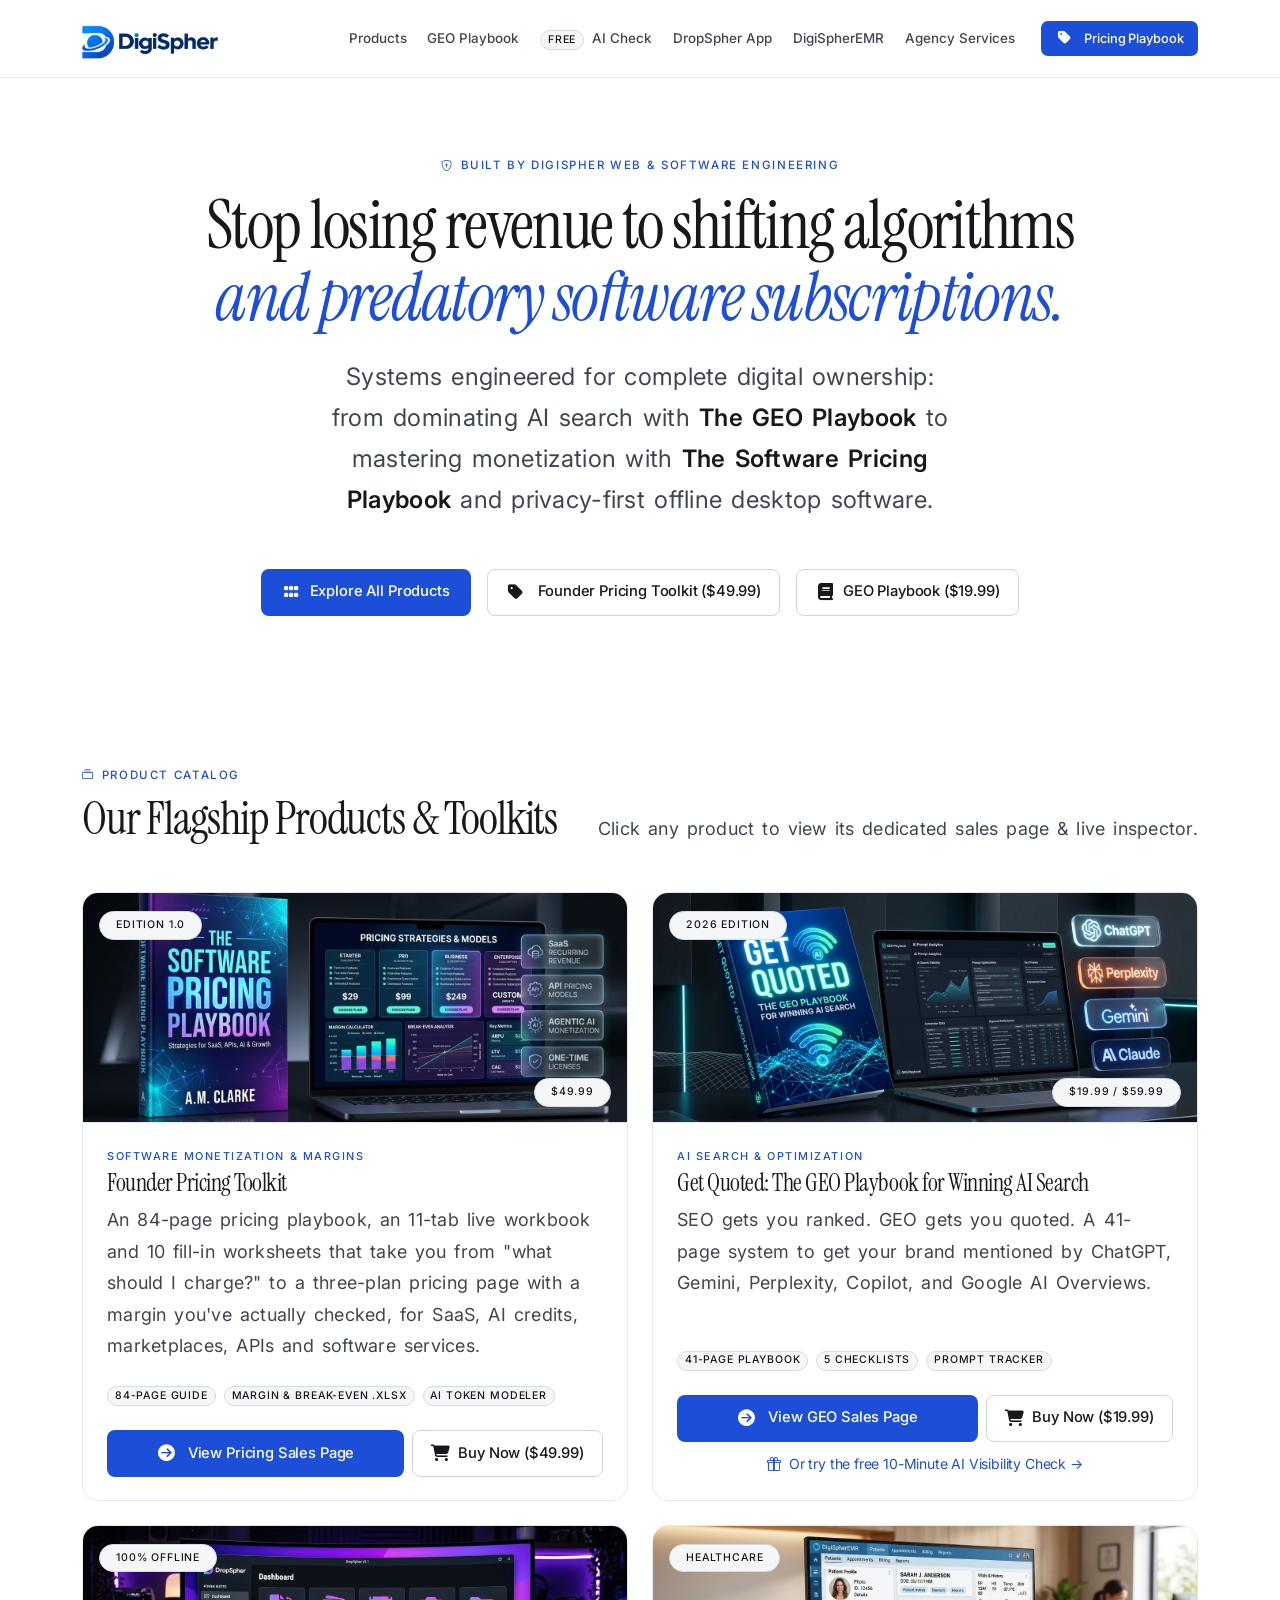
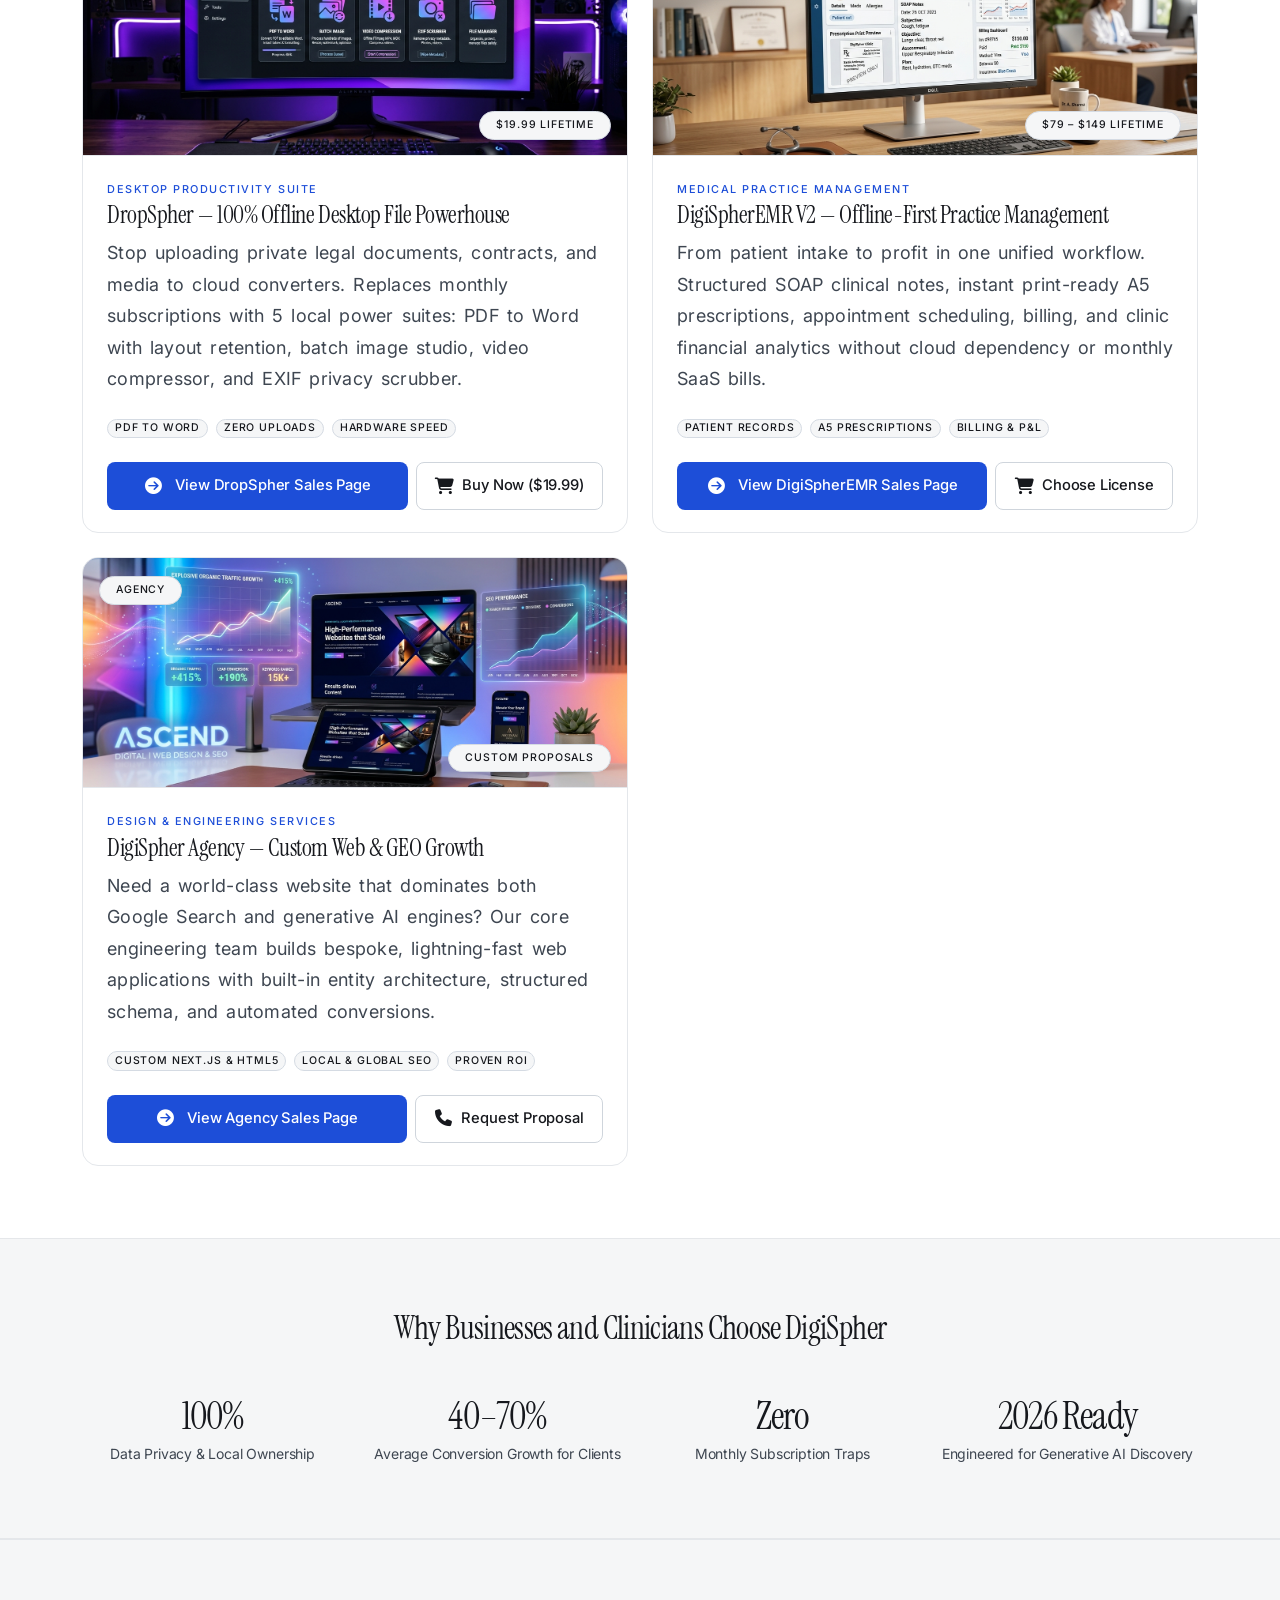
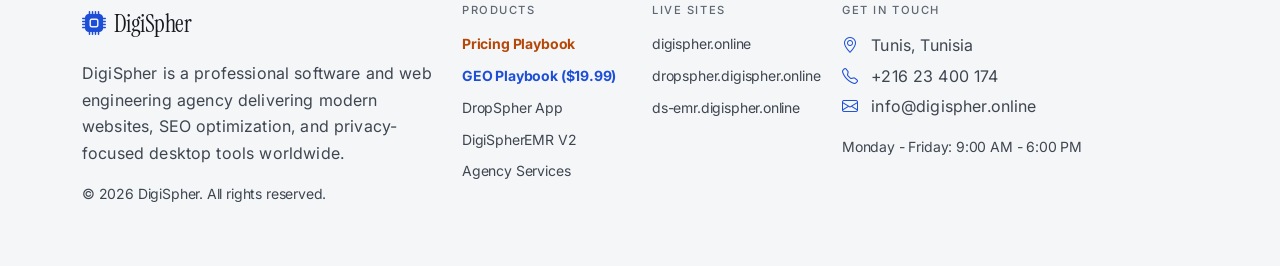
==== commit ffaf7e7e: "new pages" ====
--- a/index.html
+++ b/index.html
@@ -31,9 +31,7 @@
   <nav class="navbar navbar-expand-xl navbar-custom sticky-top">
     <div class="container">
       <a class="navbar-brand" href="index.html">
-        <i class="bi bi-cpu-fill text-info"></i>
-        <span>DigiSpher</span>
-        <span class="brand-badge">Ecosystem</span>
+        <img src="assets/images/digispher-logo.png" alt="DigiSpher" class="brand-logo" height="40">
       </a>
       <button class="navbar-toggler text-white border-0" type="button" data-bs-toggle="collapse" data-bs-target="#mainNav">
         <i class="bi bi-list fs-2"></i>
@@ -42,6 +40,7 @@
         <ul class="navbar-nav ms-auto align-items-lg-center">
           <li class="nav-item"><a class="nav-link" href="#products">Products</a></li>
           <li class="nav-item"><a class="nav-link" href="geo-playbook.html">GEO Playbook</a></li>
+          <li class="nav-item"><a class="nav-link" href="ai-visibility-check.html"><span class="badge bg-primary text-white me-1">Free</span> AI Check</a></li>
           <li class="nav-item"><a class="nav-link" href="dropspher.html">DropSpher App</a></li>
           <li class="nav-item"><a class="nav-link" href="ds-emr.html">DigiSpherEMR</a></li>
           <li class="nav-item"><a class="nav-link" href="agency-services.html">Agency Services</a></li>
@@ -61,15 +60,15 @@
       <div class="max-w-900 mx-auto">
         <div class="d-inline-flex mb-3">
           <span class="badge-pill-soft">
-            <i class="bi bi-stars"></i> Built by DigiSpher Web & Software Engineering
+            <i class="bi bi-shield-lock"></i> Built by DigiSpher Web & Software Engineering
           </span>
         </div>
         <h1 class="hero-headline mb-4">
-          Software and Systems Built for <br>
-          <span class="gradient-text">Complete Digital Ownership.</span>
+          Stop losing revenue to shifting algorithms <br>
+          <span class="gradient-text">and predatory software subscriptions.</span>
         </h1>
         <p class="lead text-light mb-5 fs-4" style="max-width: 800px; margin: 0 auto; font-weight: 500;">
-          From mastering software monetization with <strong>The Software Pricing Playbook</strong> to dominating AI Search with the <strong>GEO Playbook</strong> and offline privacy desktop tools. Maximum performance & profit.
+          Systems engineered for complete digital ownership: from dominating AI search with <strong>The GEO Playbook</strong> to mastering monetization with <strong>The Software Pricing Playbook</strong> and privacy-first offline desktop software.
         </p>
 
         <!-- Quick Jump Buttons -->
@@ -179,6 +178,11 @@
                 </a>
                 <a href="https://digispher.lemonsqueezy.com/checkout/buy/1b6c73ac-877a-4394-8571-4343fe139867?desc=0&amp;discount=0" target="_blank" rel="noopener noreferrer" class="btn btn-ds-outline text-center">
                   <i class="fa-solid fa-cart-shopping"></i> Buy Now ($19.99)
+                </a>
+              </div>
+              <div class="text-center mt-2">
+                <a href="ai-visibility-check.html" class="small text-info text-decoration-none">
+                  <i class="bi bi-gift me-1"></i> Or try the free 10-Minute AI Visibility Check &rarr;
                 </a>
               </div>
             </div>
--- a/assets/css/styles.css
+++ b/assets/css/styles.css
@@ -235,6 +235,20 @@
   gap: 0.65rem;
 }
 
+.brand-logo {
+  height: 40px;
+  width: auto;
+  max-width: 180px;
+  object-fit: contain;
+  display: inline-block;
+  vertical-align: middle;
+  transition: transform 0.15s ease;
+}
+
+.brand-logo:hover {
+  transform: scale(1.02);
+}
+
 .navbar-brand .bi {
   display: inline-flex;
   align-items: center;
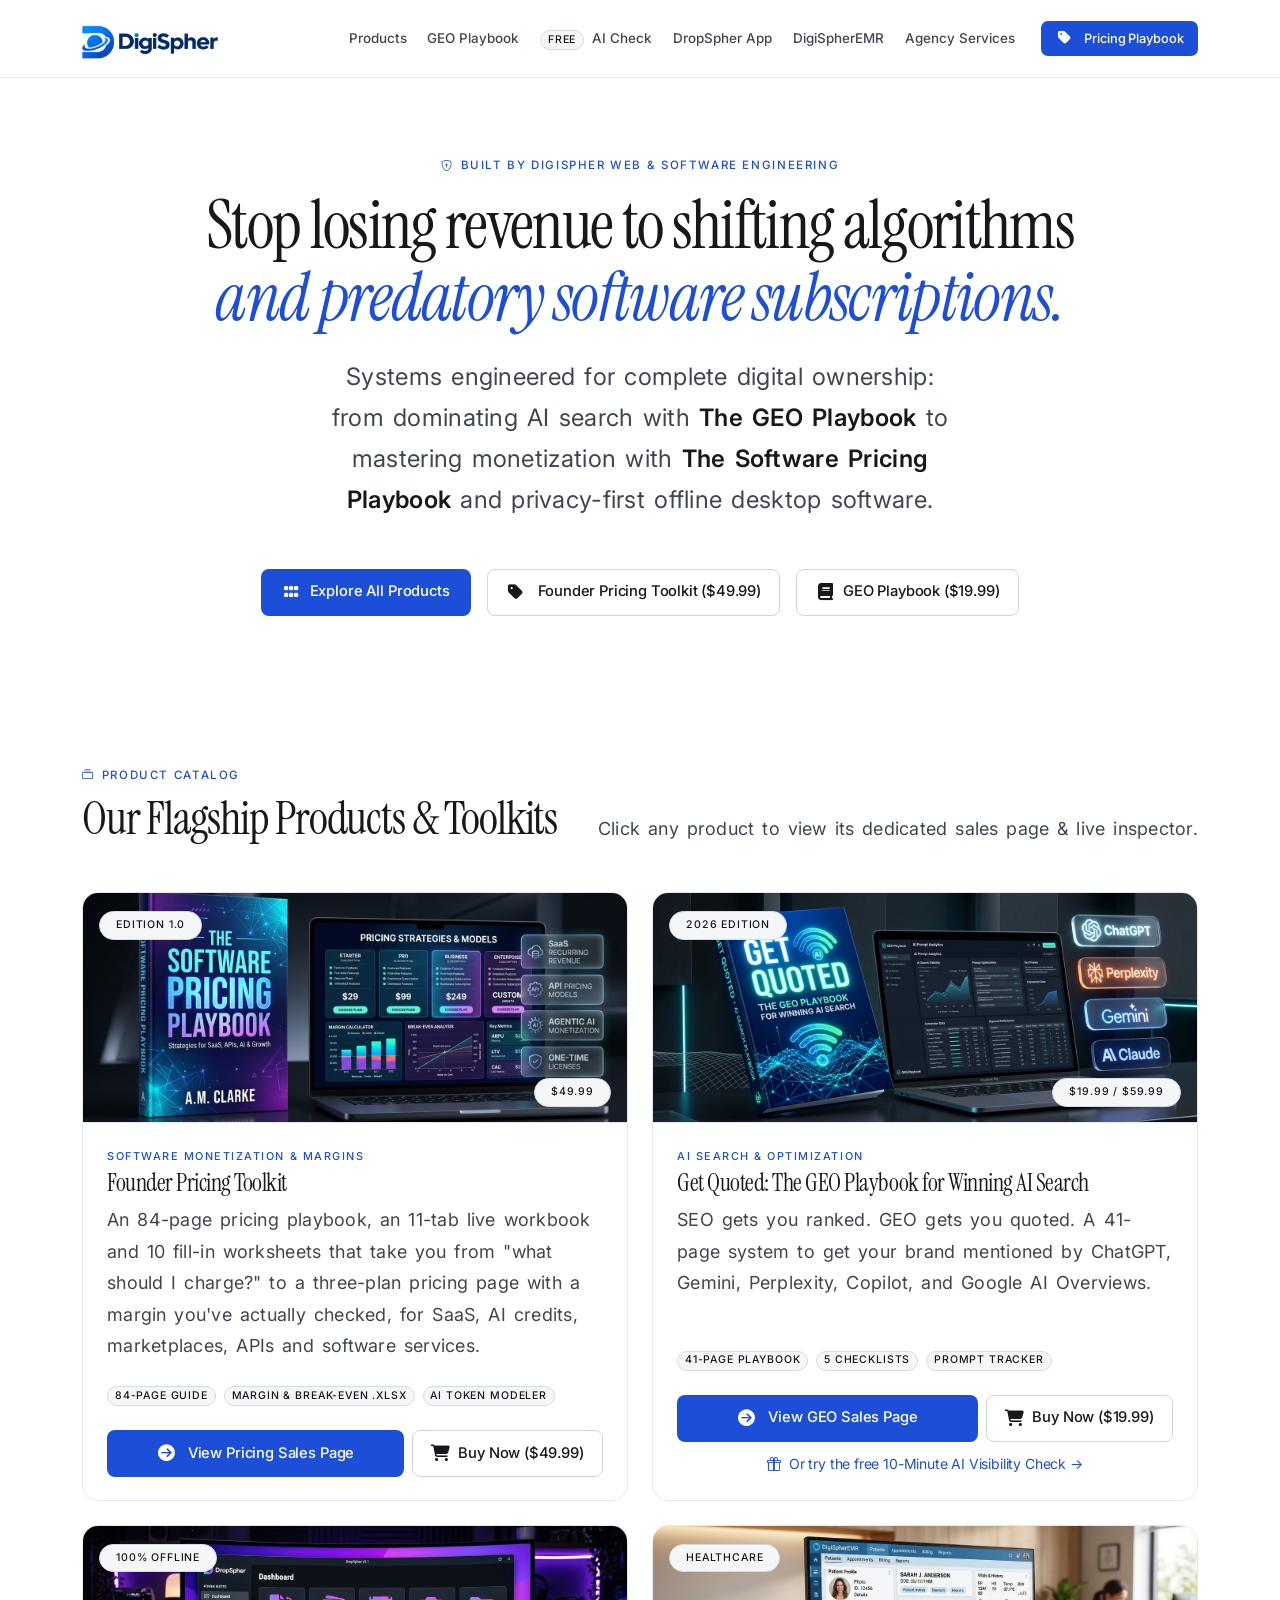
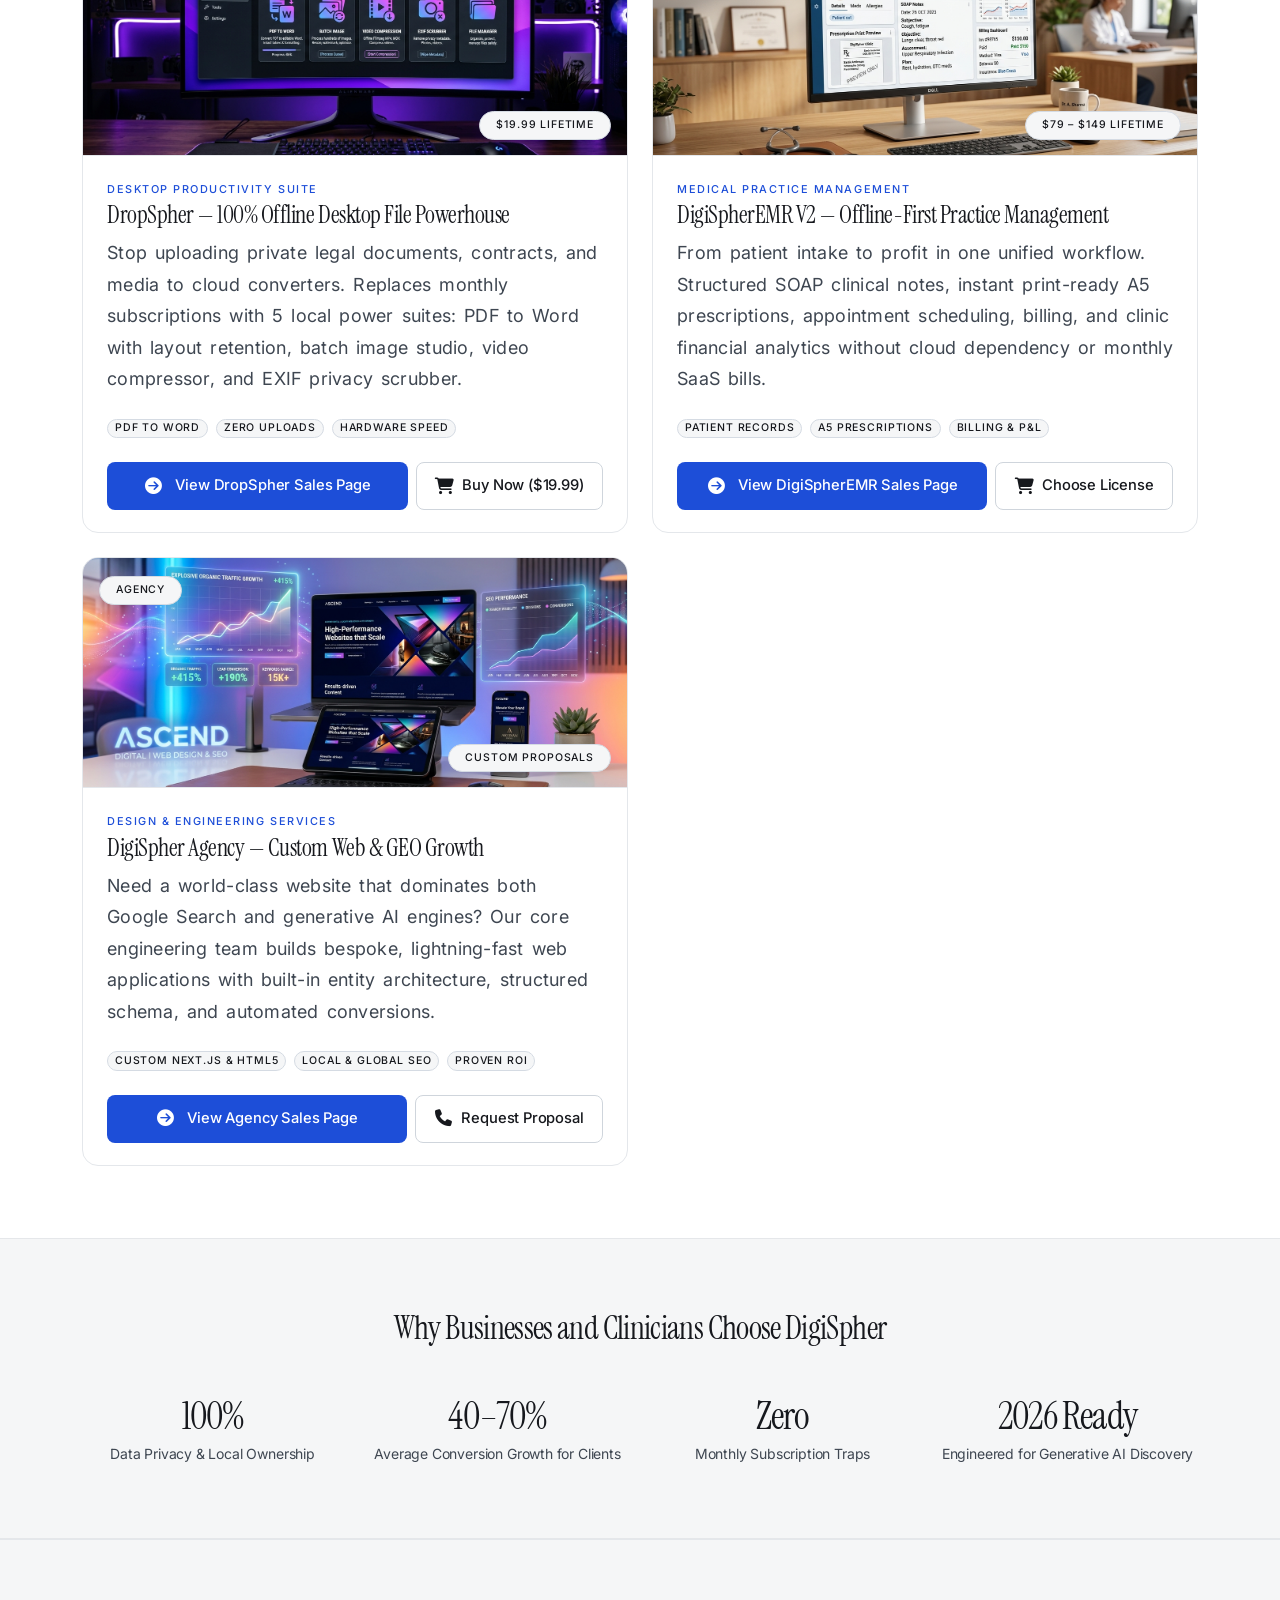
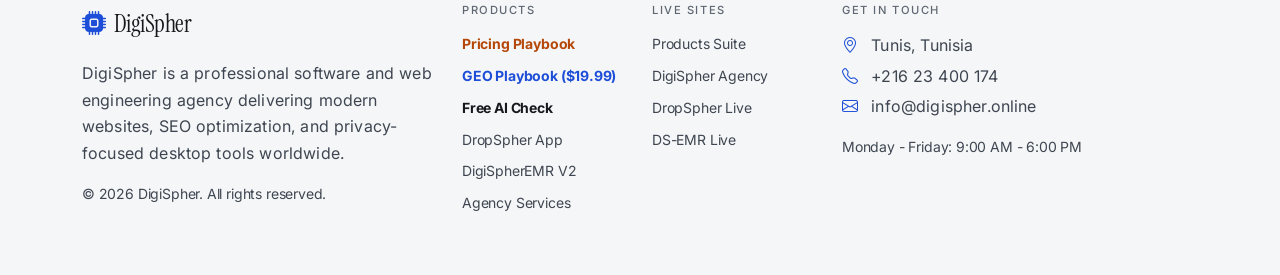
==== commit 34b0cda2: "new changes" ====
--- a/index.html
+++ b/index.html
@@ -24,6 +24,79 @@
   <link rel="stylesheet" href="https://cdnjs.cloudflare.com/ajax/libs/font-awesome/6.7.2/css/all.min.css">
   <!-- Custom Styles -->
   <link rel="stylesheet" href="assets/css/styles.css">
+
+  <!-- JSON-LD Structured Data: Organization & Product Catalog -->
+  <script type="application/ld+json">
+  {
+    "@context": "https://schema.org",
+    "@graph": [
+      {
+        "@type": "Organization",
+        "@id": "https://digispher.online/#organization",
+        "name": "DigiSpher",
+        "url": "https://digispher.online",
+        "logo": "https://digispher-products.digispher.online/assets/images/digispher-logo.png",
+        "description": "DigiSpher engineers offline-first desktop privacy tools, AI Search optimization (GEO) toolkits, and software monetization systems for complete digital ownership.",
+        "email": "info@digispher.online",
+        "telephone": "+21623400174",
+        "sameAs": [
+          "https://digispher.online",
+          "https://digispher-products.digispher.online",
+          "https://dropspher.digispher.online",
+          "https://ds-emr.digispher.online",
+          "https://digispher.lemonsqueezy.com",
+          "https://digispher.gumroad.com"
+        ]
+      },
+      {
+        "@type": "WebSite",
+        "@id": "https://digispher-products.digispher.online/#website",
+        "url": "https://digispher-products.digispher.online",
+        "name": "DigiSpher Products Suite",
+        "description": "Modern Software, AI Search Toolkits & Web Engineering for Complete Digital Ownership.",
+        "publisher": {
+          "@id": "https://digispher.online/#organization"
+        }
+      },
+      {
+        "@type": "ItemList",
+        "name": "DigiSpher Product Suite",
+        "itemListElement": [
+          {
+            "@type": "ListItem",
+            "position": 1,
+            "name": "The Software Pricing Playbook",
+            "url": "https://digispher-products.digispher.online/software-pricing.html"
+          },
+          {
+            "@type": "ListItem",
+            "position": 2,
+            "name": "Get Quoted: The GEO Playbook for Winning AI Search",
+            "url": "https://digispher-products.digispher.online/geo-playbook.html"
+          },
+          {
+            "@type": "ListItem",
+            "position": 3,
+            "name": "Get Quoted: The 10-Minute AI Visibility Check (Free)",
+            "url": "https://digispher-products.digispher.online/ai-visibility-check.html"
+          },
+          {
+            "@type": "ListItem",
+            "position": 4,
+            "name": "DropSpher 100% Offline Desktop Powerhouse",
+            "url": "https://digispher-products.digispher.online/dropspher.html"
+          },
+          {
+            "@type": "ListItem",
+            "position": 5,
+            "name": "DigiSpherEMR V2 Practice Management",
+            "url": "https://digispher-products.digispher.online/ds-emr.html"
+          }
+        ]
+      }
+    ]
+  }
+  </script>
 </head>
 <body>
 
@@ -357,6 +430,7 @@
           <ul class="list-unstyled small d-flex flex-column gap-2 mb-0">
             <li><a href="software-pricing.html" class="text-warning fw-bold">Pricing Playbook</a></li>
             <li><a href="geo-playbook.html" class="text-info fw-bold">GEO Playbook ($19.99)</a></li>
+            <li><a href="ai-visibility-check.html" class="text-light fw-bold">Free AI Check</a></li>
             <li><a href="dropspher.html">DropSpher App</a></li>
             <li><a href="ds-emr.html">DigiSpherEMR V2</a></li>
             <li><a href="agency-services.html">Agency Services</a></li>
@@ -366,9 +440,10 @@
         <div class="col-lg-2 col-6">
           <h5 class="text-white small fw-bold text-uppercase mb-3">Live Sites</h5>
           <ul class="list-unstyled small d-flex flex-column gap-2 mb-0">
-            <li><a href="https://digispher.online" target="_blank">digispher.online</a></li>
-            <li><a href="https://dropspher.digispher.online" target="_blank">dropspher.digispher.online</a></li>
-            <li><a href="https://ds-emr.digispher.online" target="_blank">ds-emr.digispher.online</a></li>
+            <li><a href="https://digispher-products.digispher.online" target="_blank">Products Suite</a></li>
+            <li><a href="https://digispher.online" target="_blank">DigiSpher Agency</a></li>
+            <li><a href="https://dropspher.digispher.online" target="_blank">DropSpher Live</a></li>
+            <li><a href="https://ds-emr.digispher.online" target="_blank">DS-EMR Live</a></li>
           </ul>
         </div>
 
